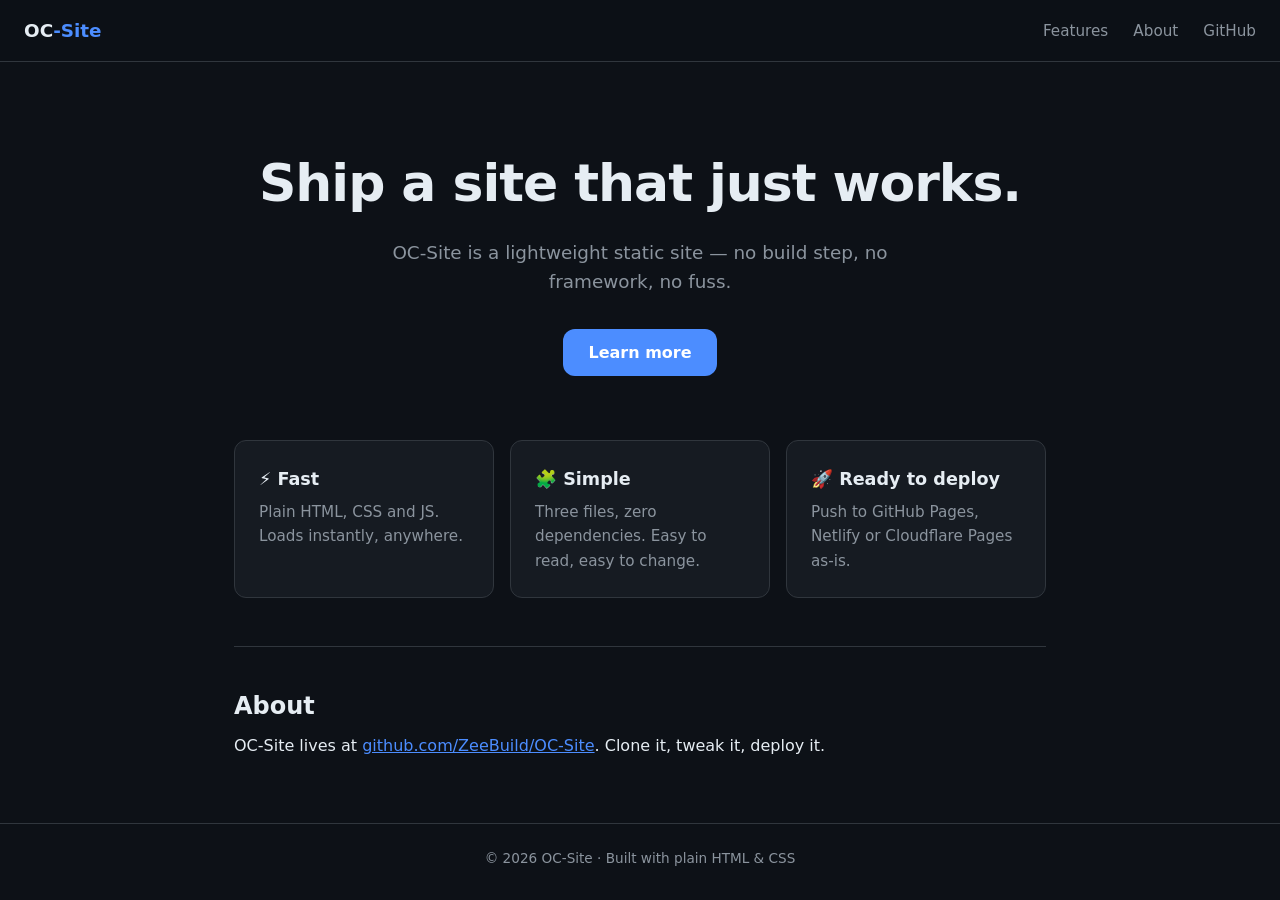
==== index.html @ 205564cb "Initial commit: OC-Site static site" ====
<!DOCTYPE html>
<html lang="en">
<head>
  <meta charset="UTF-8" />
  <meta name="viewport" content="width=device-width, initial-scale=1.0" />
  <meta name="description" content="OC-Site — a clean, fast static site." />
  <title>OC-Site</title>
  <link rel="stylesheet" href="style.css" />
</head>
<body>
  <header class="nav">
    <a class="brand" href="#">OC<span>‑Site</span></a>
    <nav>
      <a href="#features">Features</a>
      <a href="#about">About</a>
      <a href="https://github.com/ZeeBuild/OC-Site">GitHub</a>
    </nav>
  </header>

  <main>
    <section class="hero">
      <h1>Ship a site that just works.</h1>
      <p>OC-Site is a lightweight static site — no build step, no framework, no fuss.</p>
      <a class="cta" href="#features">Learn more</a>
    </section>

    <section id="features" class="features">
      <article>
        <h2>⚡ Fast</h2>
        <p>Plain HTML, CSS and JS. Loads instantly, anywhere.</p>
      </article>
      <article>
        <h2>🧩 Simple</h2>
        <p>Three files, zero dependencies. Easy to read, easy to change.</p>
      </article>
      <article>
        <h2>🚀 Ready to deploy</h2>
        <p>Push to GitHub Pages, Netlify or Cloudflare Pages as-is.</p>
      </article>
    </section>

    <section id="about" class="about">
      <h2>About</h2>
      <p>
        OC-Site lives at
        <a href="https://github.com/ZeeBuild/OC-Site">github.com/ZeeBuild/OC-Site</a>.
        Clone it, tweak it, deploy it.
      </p>
    </section>
  </main>

  <footer class="footer">
    <p>© 2026 OC-Site · Built with plain HTML &amp; CSS</p>
  </footer>
</body>
</html>
---- style.css ----
:root {
  --bg: #0d1117;
  --surface: #161b22;
  --text: #e6edf3;
  --muted: #8b949e;
  --accent: #4c8dff;
  --border: #30363d;
  --radius: 12px;
}

* { margin: 0; padding: 0; box-sizing: border-box; }

body {
  font-family: system-ui, -apple-system, "Segoe UI", sans-serif;
  background: var(--bg);
  color: var(--text);
  line-height: 1.6;
}

.nav {
  display: flex;
  align-items: center;
  justify-content: space-between;
  padding: 1rem 1.5rem;
  border-bottom: 1px solid var(--border);
  position: sticky;
  top: 0;
  background: color-mix(in srgb, var(--bg) 85%, transparent);
  backdrop-filter: blur(8px);
}

.brand {
  font-weight: 700;
  font-size: 1.15rem;
  color: var(--text);
  text-decoration: none;
}
.brand span { color: var(--accent); }

.nav nav a {
  color: var(--muted);
  text-decoration: none;
  margin-left: 1.25rem;
  font-size: 0.95rem;
}
.nav nav a:hover { color: var(--text); }

main {
  max-width: 860px;
  margin: 0 auto;
  padding: 0 1.5rem;
}

.hero {
  text-align: center;
  padding: 5rem 0 4rem;
}
.hero h1 {
  font-size: clamp(2rem, 6vw, 3.25rem);
  letter-spacing: -0.02em;
  margin-bottom: 0.75rem;
}
.hero p {
  color: var(--muted);
  font-size: 1.15rem;
  max-width: 34rem;
  margin: 0 auto 2rem;
}

.cta {
  display: inline-block;
  background: var(--accent);
  color: #fff;
  padding: 0.7rem 1.6rem;
  border-radius: var(--radius);
  text-decoration: none;
  font-weight: 600;
  transition: opacity 0.15s ease;
}
.cta:hover { opacity: 0.85; }

.features {
  display: grid;
  grid-template-columns: repeat(auto-fit, minmax(220px, 1fr));
  gap: 1rem;
  padding-bottom: 3rem;
}
.features article {
  background: var(--surface);
  border: 1px solid var(--border);
  border-radius: var(--radius);
  padding: 1.5rem;
}
.features h2 { font-size: 1.1rem; margin-bottom: 0.4rem; }
.features p { color: var(--muted); font-size: 0.95rem; }

.about {
  border-top: 1px solid var(--border);
  padding: 2.5rem 0 4rem;
}
.about h2 { margin-bottom: 0.5rem; }
.about a { color: var(--accent); }

.footer {
  border-top: 1px solid var(--border);
  text-align: center;
  padding: 1.5rem;
  color: var(--muted);
  font-size: 0.85rem;
}
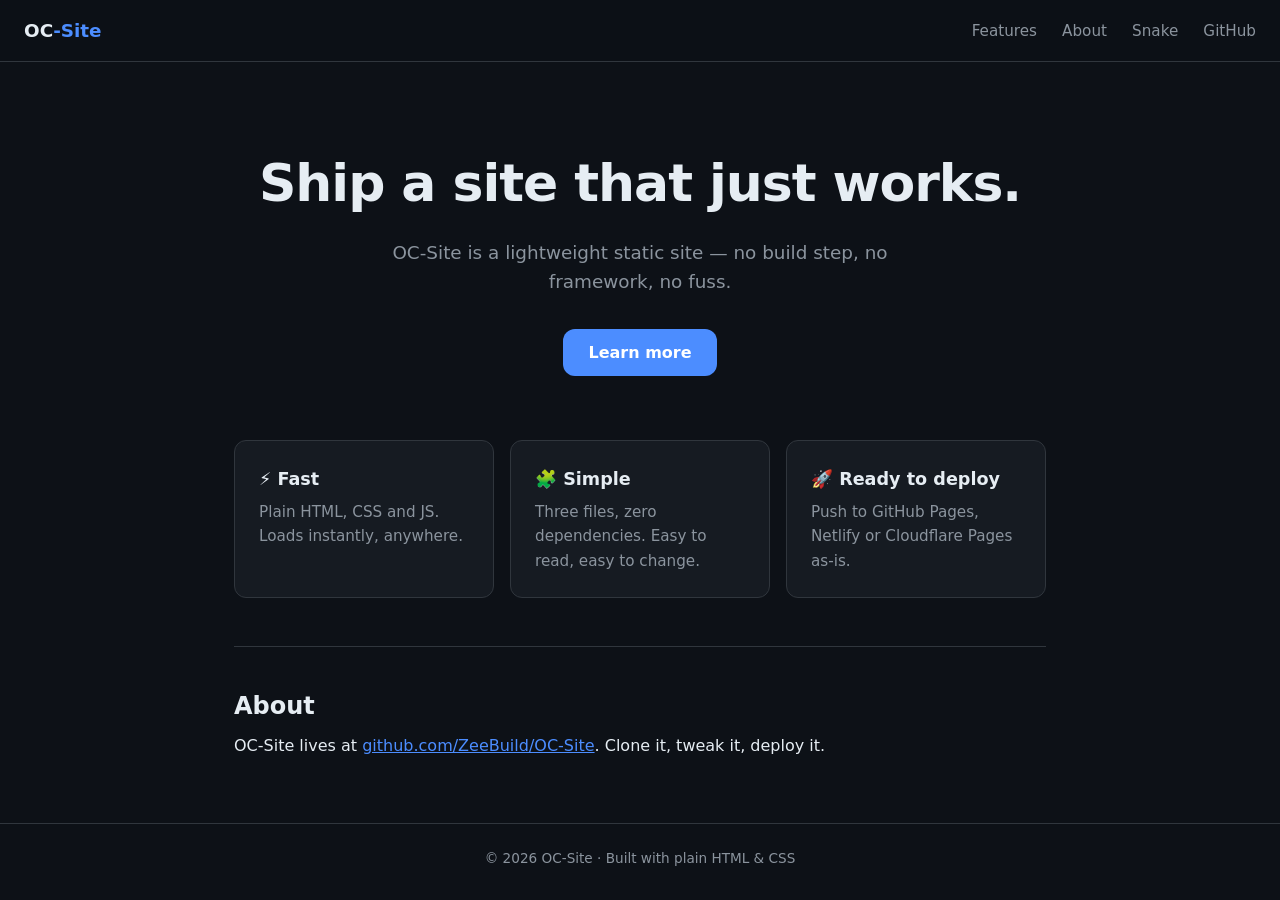
==== commit a9158f26: "Add Snake game" ====
--- a/index.html
+++ b/index.html
@@ -13,6 +13,7 @@
     <nav>
       <a href="#features">Features</a>
       <a href="#about">About</a>
+      <a href="snake.html">Snake</a>
       <a href="https://github.com/ZeeBuild/OC-Site">GitHub</a>
     </nav>
   </header>
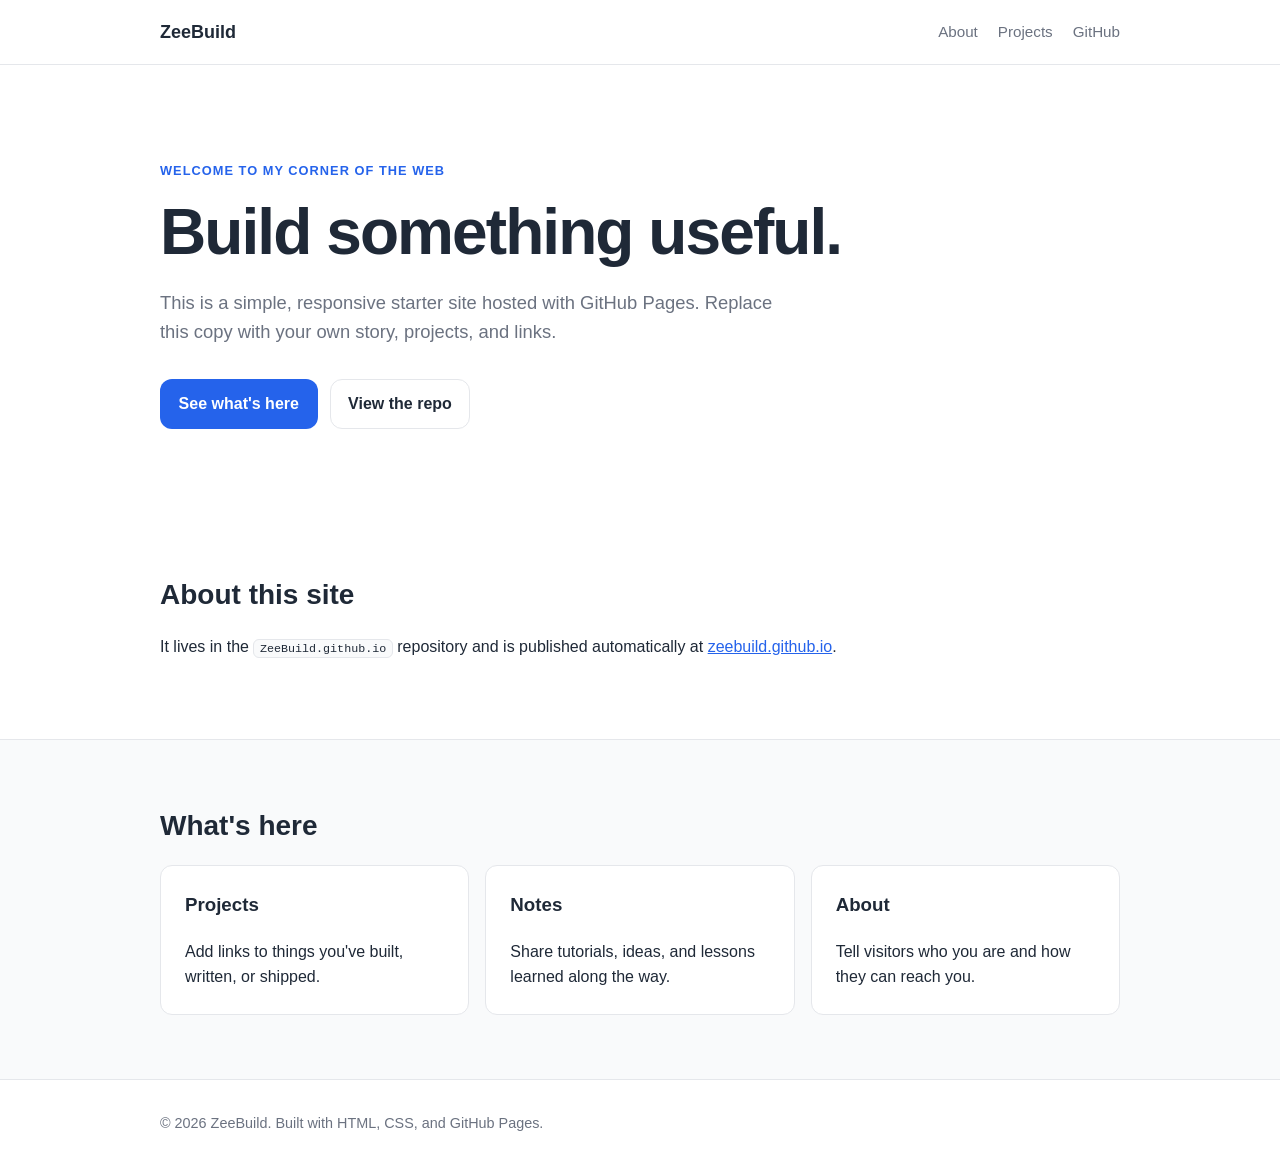
==== commit 5be04fb1: "Add GitHub Pages starter site" ====
--- a/index.html
+++ b/index.html
@@ -1,57 +1,84 @@
-<!DOCTYPE html>
+<!doctype html>
 <html lang="en">
-<head>
-  <meta charset="UTF-8" />
-  <meta name="viewport" content="width=device-width, initial-scale=1.0" />
-  <meta name="description" content="OC-Site — a clean, fast static site." />
-  <title>OC-Site</title>
-  <link rel="stylesheet" href="style.css" />
-</head>
-<body>
-  <header class="nav">
-    <a class="brand" href="#">OC<span>‑Site</span></a>
-    <nav>
-      <a href="#features">Features</a>
-      <a href="#about">About</a>
-      <a href="snake.html">Snake</a>
-      <a href="https://github.com/ZeeBuild/OC-Site">GitHub</a>
-    </nav>
-  </header>
+  <head>
+    <meta charset="utf-8" />
+    <meta name="viewport" content="width=device-width, initial-scale=1" />
+    <title>ZeeBuild | GitHub Pages</title>
+    <meta
+      name="description"
+      content="A simple starter site for ZeeBuild, published with GitHub Pages."
+    />
+    <link rel="stylesheet" href="styles.css" />
+  </head>
+  <body>
+    <header class="site-header">
+      <div class="wrap header-inner">
+        <a class="brand" href="#top">ZeeBuild</a>
+        <nav aria-label="Main navigation">
+          <a href="#about">About</a>
+          <a href="#projects">Projects</a>
+          <a href="https://github.com/ZeeBuild" rel="noopener noreferrer">GitHub</a>
+        </nav>
+      </div>
+    </header>
 
-  <main>
-    <section class="hero">
-      <h1>Ship a site that just works.</h1>
-      <p>OC-Site is a lightweight static site — no build step, no framework, no fuss.</p>
-      <a class="cta" href="#features">Learn more</a>
-    </section>
+    <main id="top">
+      <section class="hero">
+        <div class="wrap">
+          <p class="eyebrow">Welcome to my corner of the web</p>
+          <h1>Build something useful.</h1>
+          <p class="lead">
+            This is a simple, responsive starter site hosted with GitHub Pages.
+            Replace this copy with your own story, projects, and links.
+          </p>
+          <div class="actions">
+            <a class="button button-primary" href="#projects">See what's here</a>
+            <a
+              class="button button-secondary"
+              href="https://github.com/ZeeBuild/ZeeBuild.github.io"
+              rel="noopener noreferrer"
+              >View the repo</a
+            >
+          </div>
+        </div>
+      </section>
 
-    <section id="features" class="features">
-      <article>
-        <h2>⚡ Fast</h2>
-        <p>Plain HTML, CSS and JS. Loads instantly, anywhere.</p>
-      </article>
-      <article>
-        <h2>🧩 Simple</h2>
-        <p>Three files, zero dependencies. Easy to read, easy to change.</p>
-      </article>
-      <article>
-        <h2>🚀 Ready to deploy</h2>
-        <p>Push to GitHub Pages, Netlify or Cloudflare Pages as-is.</p>
-      </article>
-    </section>
+      <section id="about" class="section">
+        <div class="wrap">
+          <h2>About this site</h2>
+          <p>
+            It lives in the <code>ZeeBuild.github.io</code> repository and is
+            published automatically at
+            <a href="https://zeebuild.github.io">zeebuild.github.io</a>.
+          </p>
+        </div>
+      </section>
 
-    <section id="about" class="about">
-      <h2>About</h2>
-      <p>
-        OC-Site lives at
-        <a href="https://github.com/ZeeBuild/OC-Site">github.com/ZeeBuild/OC-Site</a>.
-        Clone it, tweak it, deploy it.
-      </p>
-    </section>
-  </main>
+      <section id="projects" class="section section-alt">
+        <div class="wrap">
+          <h2>What's here</h2>
+          <div class="grid">
+            <article class="card">
+              <h3>Projects</h3>
+              <p>Add links to things you've built, written, or shipped.</p>
+            </article>
+            <article class="card">
+              <h3>Notes</h3>
+              <p>Share tutorials, ideas, and lessons learned along the way.</p>
+            </article>
+            <article class="card">
+              <h3>About</h3>
+              <p>Tell visitors who you are and how they can reach you.</p>
+            </article>
+          </div>
+        </div>
+      </section>
+    </main>
 
-  <footer class="footer">
-    <p>© 2026 OC-Site · Built with plain HTML &amp; CSS</p>
-  </footer>
-</body>
+    <footer class="site-footer">
+      <div class="wrap">
+        <p>&copy; 2026 ZeeBuild. Built with HTML, CSS, and GitHub Pages.</p>
+      </div>
+    </footer>
+  </body>
 </html>
--- a/styles.css
+++ b/styles.css
@@ -0,0 +1,213 @@
+:root {
+  --bg: #ffffff;
+  --text: #1f2937;
+  --muted: #6b7280;
+  --accent: #2563eb;
+  --accent-dark: #1d4ed8;
+  --surface: #f9fafb;
+  --border: #e5e7eb;
+  --radius: 12px;
+}
+
+* {
+  box-sizing: border-box;
+}
+
+html {
+  scroll-behavior: smooth;
+}
+
+body {
+  margin: 0;
+  background: var(--bg);
+  color: var(--text);
+  font-family: -apple-system, BlinkMacSystemFont, "Segoe UI", Roboto, Helvetica,
+    Arial, sans-serif;
+  line-height: 1.6;
+}
+
+.wrap {
+  width: min(100% - 2rem, 960px);
+  margin-inline: auto;
+}
+
+.site-header {
+  border-bottom: 1px solid var(--border);
+  background: rgba(255, 255, 255, 0.9);
+  position: sticky;
+  top: 0;
+  backdrop-filter: blur(8px);
+  z-index: 10;
+}
+
+.header-inner {
+  display: flex;
+  align-items: center;
+  justify-content: space-between;
+  min-height: 64px;
+  gap: 1rem;
+}
+
+.brand {
+  color: var(--text);
+  font-weight: 700;
+  font-size: 1.125rem;
+  text-decoration: none;
+}
+
+nav {
+  display: flex;
+  gap: 1.25rem;
+  flex-wrap: wrap;
+}
+
+nav a {
+  color: var(--muted);
+  text-decoration: none;
+  font-size: 0.95rem;
+}
+
+nav a:hover,
+nav a:focus-visible {
+  color: var(--accent);
+}
+
+.hero {
+  padding: 6rem 0 5rem;
+}
+
+.eyebrow {
+  color: var(--accent);
+  font-weight: 600;
+  letter-spacing: 0.08em;
+  text-transform: uppercase;
+  font-size: 0.8rem;
+  margin: 0 0 1rem;
+}
+
+h1 {
+  font-size: clamp(2.5rem, 6vw, 4rem);
+  line-height: 1.1;
+  margin: 0 0 1.25rem;
+  letter-spacing: -0.03em;
+}
+
+.lead {
+  max-width: 640px;
+  font-size: 1.15rem;
+  color: var(--muted);
+  margin: 0 0 2rem;
+}
+
+.actions {
+  display: flex;
+  gap: 0.75rem;
+  flex-wrap: wrap;
+}
+
+.button {
+  display: inline-flex;
+  align-items: center;
+  justify-content: center;
+  padding: 0.7rem 1.1rem;
+  border-radius: var(--radius);
+  font-weight: 600;
+  text-decoration: none;
+  border: 1px solid transparent;
+}
+
+.button-primary {
+  background: var(--accent);
+  color: #fff;
+}
+
+.button-primary:hover,
+.button-primary:focus-visible {
+  background: var(--accent-dark);
+}
+
+.button-secondary {
+  border-color: var(--border);
+  color: var(--text);
+  background: #fff;
+}
+
+.button-secondary:hover,
+.button-secondary:focus-visible {
+  border-color: var(--accent);
+  color: var(--accent);
+}
+
+.section {
+  padding: 4rem 0;
+}
+
+.section-alt {
+  background: var(--surface);
+  border-top: 1px solid var(--border);
+  border-bottom: 1px solid var(--border);
+}
+
+h2 {
+  font-size: 1.75rem;
+  margin: 0 0 1rem;
+}
+
+p {
+  margin: 0 0 1rem;
+}
+
+a {
+  color: var(--accent);
+}
+
+code {
+  background: var(--surface);
+  border: 1px solid var(--border);
+  border-radius: 6px;
+  padding: 0.1rem 0.35rem;
+  font-size: 0.9em;
+}
+
+.grid {
+  display: grid;
+  gap: 1rem;
+  grid-template-columns: repeat(auto-fit, minmax(240px, 1fr));
+}
+
+.card {
+  background: #fff;
+  border: 1px solid var(--border);
+  border-radius: var(--radius);
+  padding: 1.5rem;
+}
+
+.card h3 {
+  margin-top: 0;
+}
+
+.card p:last-child {
+  margin-bottom: 0;
+}
+
+.site-footer {
+  padding: 2rem 0;
+  color: var(--muted);
+  font-size: 0.9rem;
+}
+
+.site-footer p {
+  margin: 0;
+}
+
+@media (max-width: 600px) {
+  .hero {
+    padding: 4rem 0 3rem;
+  }
+
+  .header-inner {
+    align-items: flex-start;
+    flex-direction: column;
+    padding-block: 0.75rem;
+  }
+}
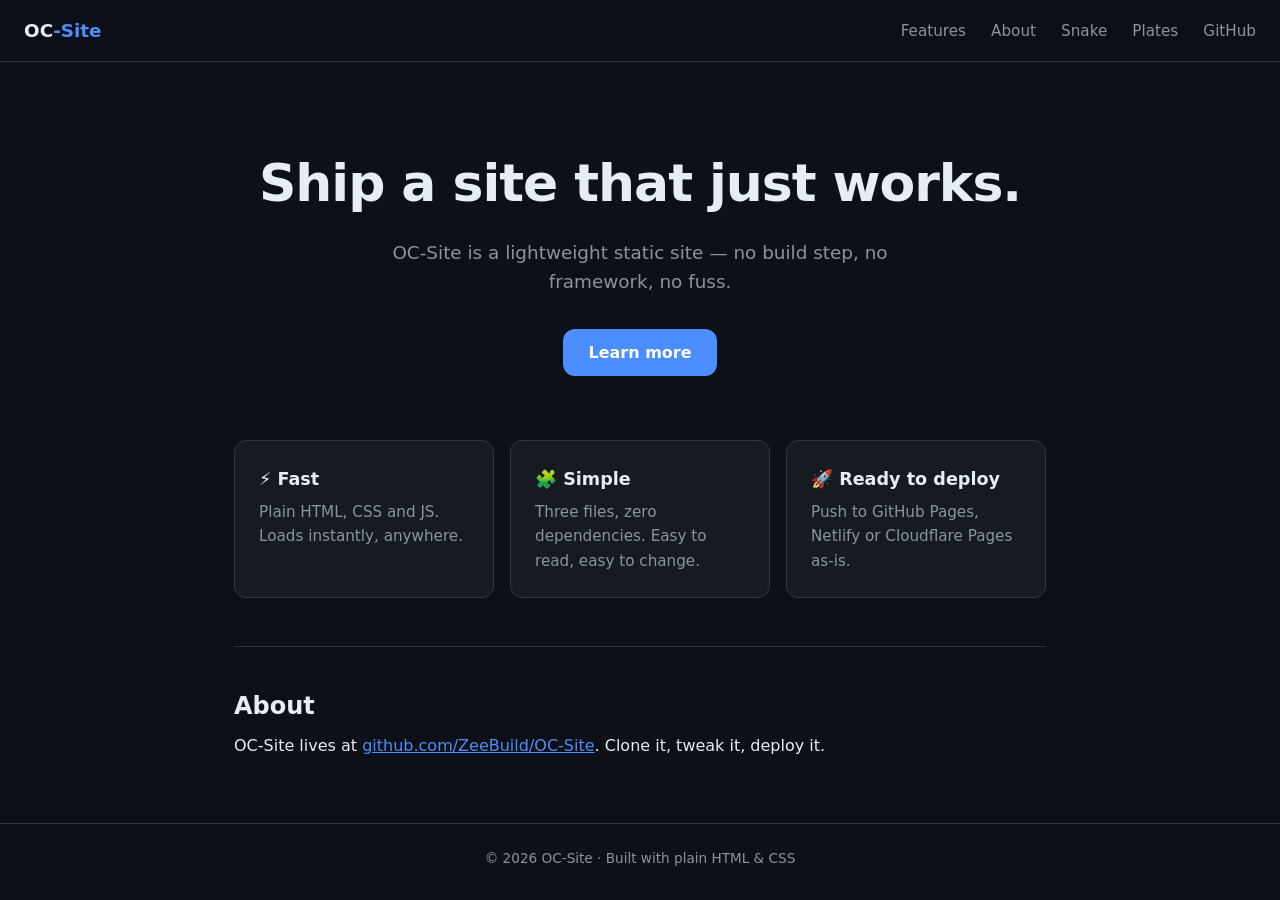
==== commit 530f8822: "Add Plates page and align styles with OC-Site" ====
--- a/index.html
+++ b/index.html
@@ -1,84 +1,58 @@
-<!doctype html>
+<!DOCTYPE html>
 <html lang="en">
-  <head>
-    <meta charset="utf-8" />
-    <meta name="viewport" content="width=device-width, initial-scale=1" />
-    <title>ZeeBuild | GitHub Pages</title>
-    <meta
-      name="description"
-      content="A simple starter site for ZeeBuild, published with GitHub Pages."
-    />
-    <link rel="stylesheet" href="styles.css" />
-  </head>
-  <body>
-    <header class="site-header">
-      <div class="wrap header-inner">
-        <a class="brand" href="#top">ZeeBuild</a>
-        <nav aria-label="Main navigation">
-          <a href="#about">About</a>
-          <a href="#projects">Projects</a>
-          <a href="https://github.com/ZeeBuild" rel="noopener noreferrer">GitHub</a>
-        </nav>
-      </div>
-    </header>
+<head>
+  <meta charset="UTF-8" />
+  <meta name="viewport" content="width=device-width, initial-scale=1.0" />
+  <meta name="description" content="OC-Site — a clean, fast static site." />
+  <title>OC-Site</title>
+  <link rel="stylesheet" href="style.css" />
+</head>
+<body>
+  <header class="nav">
+    <a class="brand" href="#">OC<span>‑Site</span></a>
+    <nav>
+      <a href="#features">Features</a>
+      <a href="#about">About</a>
+      <a href="snake.html">Snake</a>
+      <a href="plates.html">Plates</a>
+      <a href="https://github.com/ZeeBuild/OC-Site">GitHub</a>
+    </nav>
+  </header>
 
-    <main id="top">
-      <section class="hero">
-        <div class="wrap">
-          <p class="eyebrow">Welcome to my corner of the web</p>
-          <h1>Build something useful.</h1>
-          <p class="lead">
-            This is a simple, responsive starter site hosted with GitHub Pages.
-            Replace this copy with your own story, projects, and links.
-          </p>
-          <div class="actions">
-            <a class="button button-primary" href="#projects">See what's here</a>
-            <a
-              class="button button-secondary"
-              href="https://github.com/ZeeBuild/ZeeBuild.github.io"
-              rel="noopener noreferrer"
-              >View the repo</a
-            >
-          </div>
-        </div>
-      </section>
+  <main>
+    <section class="hero">
+      <h1>Ship a site that just works.</h1>
+      <p>OC-Site is a lightweight static site — no build step, no framework, no fuss.</p>
+      <a class="cta" href="#features">Learn more</a>
+    </section>
 
-      <section id="about" class="section">
-        <div class="wrap">
-          <h2>About this site</h2>
-          <p>
-            It lives in the <code>ZeeBuild.github.io</code> repository and is
-            published automatically at
-            <a href="https://zeebuild.github.io">zeebuild.github.io</a>.
-          </p>
-        </div>
-      </section>
+    <section id="features" class="features">
+      <article>
+        <h2>⚡ Fast</h2>
+        <p>Plain HTML, CSS and JS. Loads instantly, anywhere.</p>
+      </article>
+      <article>
+        <h2>🧩 Simple</h2>
+        <p>Three files, zero dependencies. Easy to read, easy to change.</p>
+      </article>
+      <article>
+        <h2>🚀 Ready to deploy</h2>
+        <p>Push to GitHub Pages, Netlify or Cloudflare Pages as-is.</p>
+      </article>
+    </section>
 
-      <section id="projects" class="section section-alt">
-        <div class="wrap">
-          <h2>What's here</h2>
-          <div class="grid">
-            <article class="card">
-              <h3>Projects</h3>
-              <p>Add links to things you've built, written, or shipped.</p>
-            </article>
-            <article class="card">
-              <h3>Notes</h3>
-              <p>Share tutorials, ideas, and lessons learned along the way.</p>
-            </article>
-            <article class="card">
-              <h3>About</h3>
-              <p>Tell visitors who you are and how they can reach you.</p>
-            </article>
-          </div>
-        </div>
-      </section>
-    </main>
+    <section id="about" class="about">
+      <h2>About</h2>
+      <p>
+        OC-Site lives at
+        <a href="https://github.com/ZeeBuild/OC-Site">github.com/ZeeBuild/OC-Site</a>.
+        Clone it, tweak it, deploy it.
+      </p>
+    </section>
+  </main>
 
-    <footer class="site-footer">
-      <div class="wrap">
-        <p>&copy; 2026 ZeeBuild. Built with HTML, CSS, and GitHub Pages.</p>
-      </div>
-    </footer>
-  </body>
+  <footer class="footer">
+    <p>© 2026 OC-Site · Built with plain HTML &amp; CSS</p>
+  </footer>
+</body>
 </html>
--- a/style.css
+++ b/style.css
@@ -0,0 +1,110 @@
+:root {
+  --bg: #0d1117;
+  --surface: #161b22;
+  --text: #e6edf3;
+  --muted: #8b949e;
+  --accent: #4c8dff;
+  --border: #30363d;
+  --radius: 12px;
+}
+
+* { margin: 0; padding: 0; box-sizing: border-box; }
+
+body {
+  font-family: system-ui, -apple-system, "Segoe UI", sans-serif;
+  background: var(--bg);
+  color: var(--text);
+  line-height: 1.6;
+}
+
+.nav {
+  display: flex;
+  align-items: center;
+  justify-content: space-between;
+  padding: 1rem 1.5rem;
+  border-bottom: 1px solid var(--border);
+  position: sticky;
+  top: 0;
+  background: color-mix(in srgb, var(--bg) 85%, transparent);
+  backdrop-filter: blur(8px);
+}
+
+.brand {
+  font-weight: 700;
+  font-size: 1.15rem;
+  color: var(--text);
+  text-decoration: none;
+}
+.brand span { color: var(--accent); }
+
+.nav nav a {
+  color: var(--muted);
+  text-decoration: none;
+  margin-left: 1.25rem;
+  font-size: 0.95rem;
+}
+.nav nav a:hover { color: var(--text); }
+
+main {
+  max-width: 860px;
+  margin: 0 auto;
+  padding: 0 1.5rem;
+}
+
+.hero {
+  text-align: center;
+  padding: 5rem 0 4rem;
+}
+.hero h1 {
+  font-size: clamp(2rem, 6vw, 3.25rem);
+  letter-spacing: -0.02em;
+  margin-bottom: 0.75rem;
+}
+.hero p {
+  color: var(--muted);
+  font-size: 1.15rem;
+  max-width: 34rem;
+  margin: 0 auto 2rem;
+}
+
+.cta {
+  display: inline-block;
+  background: var(--accent);
+  color: #fff;
+  padding: 0.7rem 1.6rem;
+  border-radius: var(--radius);
+  text-decoration: none;
+  font-weight: 600;
+  transition: opacity 0.15s ease;
+}
+.cta:hover { opacity: 0.85; }
+
+.features {
+  display: grid;
+  grid-template-columns: repeat(auto-fit, minmax(220px, 1fr));
+  gap: 1rem;
+  padding-bottom: 3rem;
+}
+.features article {
+  background: var(--surface);
+  border: 1px solid var(--border);
+  border-radius: var(--radius);
+  padding: 1.5rem;
+}
+.features h2 { font-size: 1.1rem; margin-bottom: 0.4rem; }
+.features p { color: var(--muted); font-size: 0.95rem; }
+
+.about {
+  border-top: 1px solid var(--border);
+  padding: 2.5rem 0 4rem;
+}
+.about h2 { margin-bottom: 0.5rem; }
+.about a { color: var(--accent); }
+
+.footer {
+  border-top: 1px solid var(--border);
+  text-align: center;
+  padding: 1.5rem;
+  color: var(--muted);
+  font-size: 0.85rem;
+}
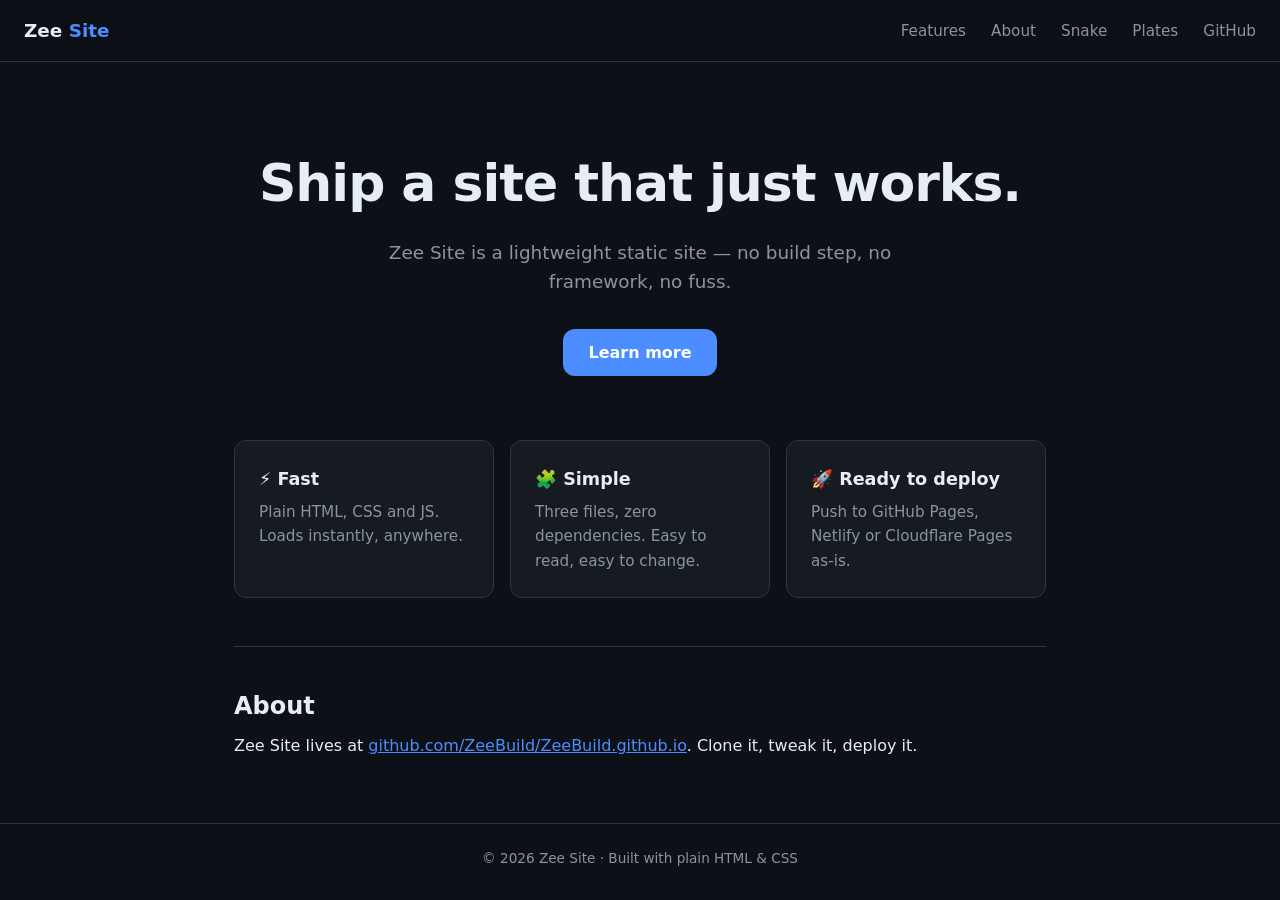
==== commit ce3d9e6f: "Rebrand OC-Site to Zee Site" ====
--- a/index.html
+++ b/index.html
@@ -3,26 +3,26 @@
 <head>
   <meta charset="UTF-8" />
   <meta name="viewport" content="width=device-width, initial-scale=1.0" />
-  <meta name="description" content="OC-Site — a clean, fast static site." />
-  <title>OC-Site</title>
+  <meta name="description" content="Zee Site — a clean, fast static site." />
+  <title>Zee Site</title>
   <link rel="stylesheet" href="style.css" />
 </head>
 <body>
   <header class="nav">
-    <a class="brand" href="#">OC<span>‑Site</span></a>
+    <a class="brand" href="#">Zee<span> Site</span></a>
     <nav>
       <a href="#features">Features</a>
       <a href="#about">About</a>
       <a href="snake.html">Snake</a>
       <a href="plates.html">Plates</a>
-      <a href="https://github.com/ZeeBuild/OC-Site">GitHub</a>
+      <a href="https://github.com/ZeeBuild/ZeeBuild.github.io">GitHub</a>
     </nav>
   </header>
 
   <main>
     <section class="hero">
       <h1>Ship a site that just works.</h1>
-      <p>OC-Site is a lightweight static site — no build step, no framework, no fuss.</p>
+      <p>Zee Site is a lightweight static site — no build step, no framework, no fuss.</p>
       <a class="cta" href="#features">Learn more</a>
     </section>
 
@@ -44,15 +44,15 @@
     <section id="about" class="about">
       <h2>About</h2>
       <p>
-        OC-Site lives at
-        <a href="https://github.com/ZeeBuild/OC-Site">github.com/ZeeBuild/OC-Site</a>.
+        Zee Site lives at
+        <a href="https://github.com/ZeeBuild/ZeeBuild.github.io">github.com/ZeeBuild/ZeeBuild.github.io</a>.
         Clone it, tweak it, deploy it.
       </p>
     </section>
   </main>
 
   <footer class="footer">
-    <p>© 2026 OC-Site · Built with plain HTML &amp; CSS</p>
+    <p>© 2026 Zee Site · Built with plain HTML &amp; CSS</p>
   </footer>
 </body>
 </html>
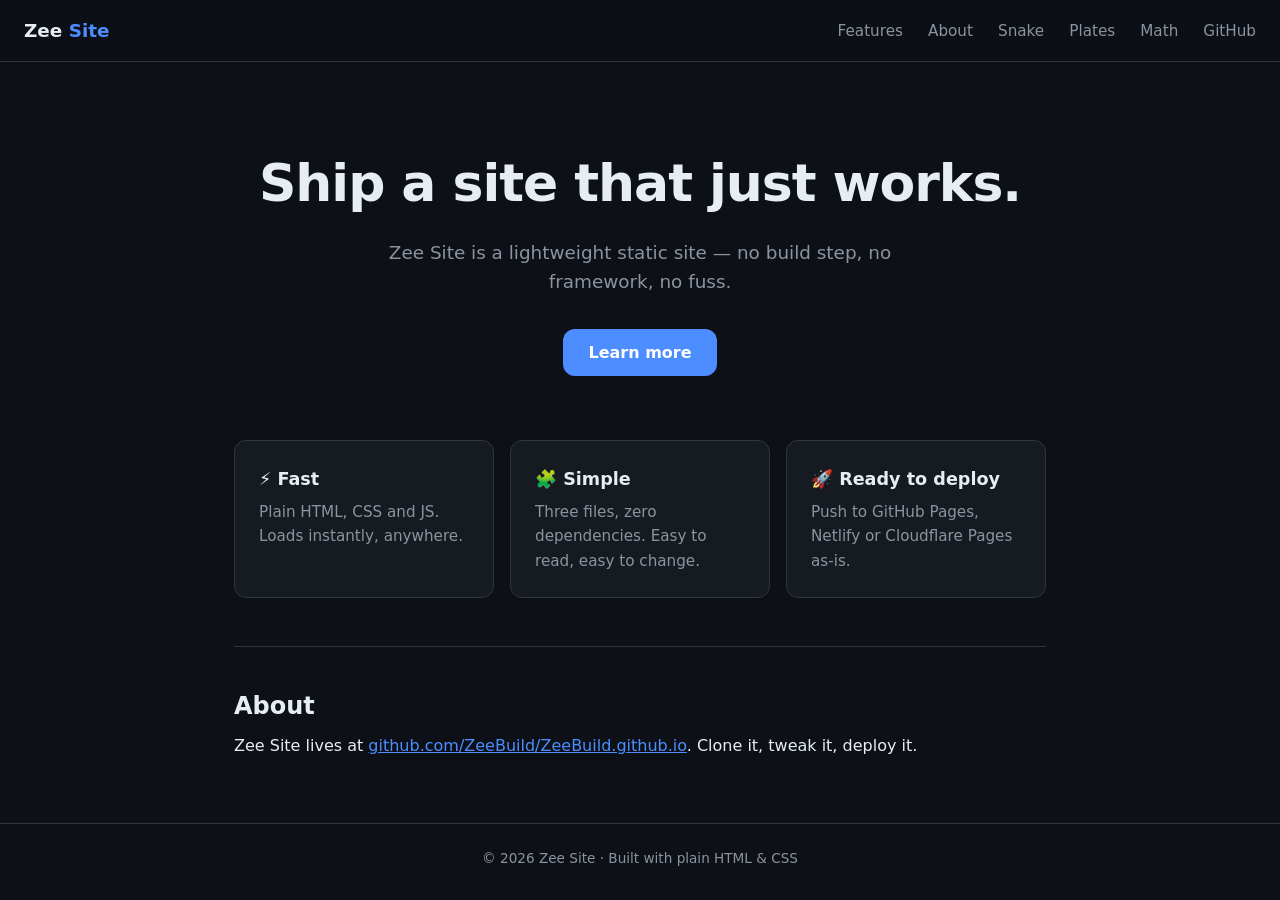
==== commit 33292dc8: "Add timed math game Add math.html with two-digit addition/subtraction, 1/2/5 minute and untimed roun" ====
--- a/index.html
+++ b/index.html
@@ -15,6 +15,7 @@
       <a href="#about">About</a>
       <a href="snake.html">Snake</a>
       <a href="plates.html">Plates</a>
+      <a href="math.html">Math</a>
       <a href="https://github.com/ZeeBuild/ZeeBuild.github.io">GitHub</a>
     </nav>
   </header>
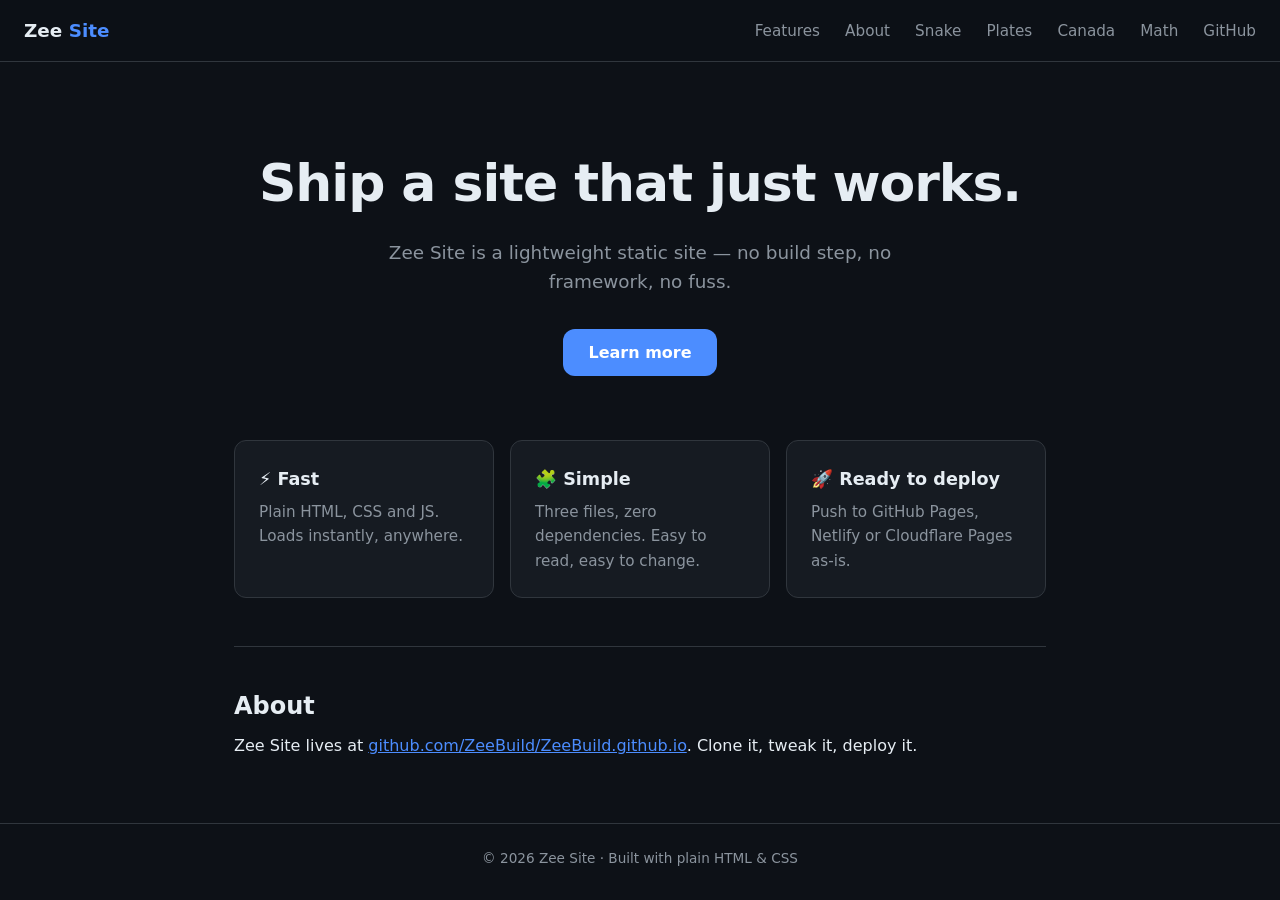
==== commit e1dead36: "Add Canadian licence plates map with licensed photos and country switch" ====
--- a/index.html
+++ b/index.html
@@ -15,6 +15,7 @@
       <a href="#about">About</a>
       <a href="snake.html">Snake</a>
       <a href="plates.html">Plates</a>
+      <a href="plates-canada.html">Canada</a>
       <a href="math.html">Math</a>
       <a href="https://github.com/ZeeBuild/ZeeBuild.github.io">GitHub</a>
     </nav>
